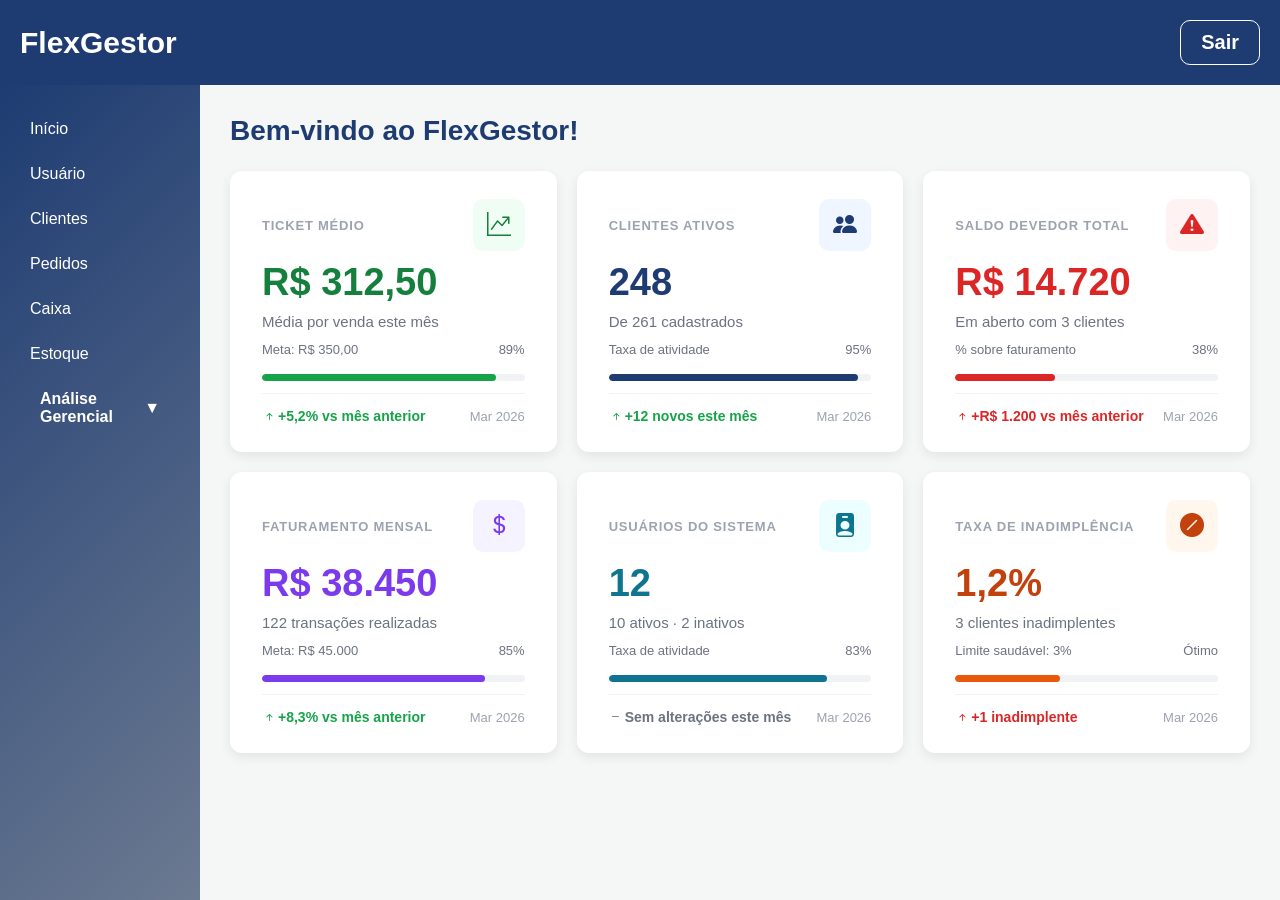
==== index.html @ acb5f754 "removendo o index para a raiz" ====
<!DOCTYPE html>
<html lang="pt-br">
<head>
    <meta charset="UTF-8">
    <meta name="viewport" content="width=device-width, initial-scale=1.0">
    <link rel="stylesheet" href="/WebApplication5/wwwroot/css/homeCSS/home.css">
    <link rel="stylesheet" href="/WebApplication5/wwwroot/css/menuCSS/menu.css">
    <link rel="stylesheet" href="https://cdn.jsdelivr.net/npm/bootstrap-icons@1.11.3/font/bootstrap-icons.min.css">
    <title>Início - FlexGestor</title>
</head>
<body>
    <div class="container">
        <div id="menu"></div>
        <main>
            <h2>Bem-vindo ao FlexGestor!</h2>
            <div class="cards">

                <!-- 1: Ticket Médio -->
                <div class="card">
                    <div class="card-topo">
                        <span class="kpi-label">Ticket Médio</span>
                        <div class="kpi-icon kpi-icon-verde"><i class="bi bi-graph-up-arrow"></i></div>
                    </div>
                    <div class="kpi-valor kpi-valor-verde">R$ 312,50</div>
                    <p class="kpi-sub">Média por venda este mês</p>
                    <div class="kpi-barra-label">
                        <span>Meta: R$ 350,00</span>
                        <span>89%</span>
                    </div>
                    <div class="kpi-barra"><div class="kpi-barra-fill fill-verde" style="width:89%"></div></div>
                    <div class="card-rodape">
                        <span class="kpi-variacao positiva"><i class="bi bi-arrow-up-short"></i> +5,2% vs mês anterior</span>
                        <span class="kpi-periodo">Mar 2026</span>
                    </div>
                </div>

                <!-- 2: Clientes Ativos -->
                <div class="card">
                    <div class="card-topo">
                        <span class="kpi-label">Clientes Ativos</span>
                        <div class="kpi-icon kpi-icon-azul"><i class="bi bi-people-fill"></i></div>
                    </div>
                    <div class="kpi-valor">248</div>
                    <p class="kpi-sub">De 261 cadastrados</p>
                    <div class="kpi-barra-label">
                        <span>Taxa de atividade</span>
                        <span>95%</span>
                    </div>
                    <div class="kpi-barra"><div class="kpi-barra-fill fill-azul" style="width:95%"></div></div>
                    <div class="card-rodape">
                        <span class="kpi-variacao positiva"><i class="bi bi-arrow-up-short"></i> +12 novos este mês</span>
                        <span class="kpi-periodo">Mar 2026</span>
                    </div>
                </div>

                <!-- 3: Saldo Devedor -->
                <div class="card">
                    <div class="card-topo">
                        <span class="kpi-label">Saldo Devedor Total</span>
                        <div class="kpi-icon kpi-icon-vermelho"><i class="bi bi-exclamation-triangle-fill"></i></div>
                    </div>
                    <div class="kpi-valor kpi-valor-alerta">R$ 14.720</div>
                    <p class="kpi-sub">Em aberto com 3 clientes</p>
                    <div class="kpi-barra-label">
                        <span>% sobre faturamento</span>
                        <span>38%</span>
                    </div>
                    <div class="kpi-barra"><div class="kpi-barra-fill fill-vermelho" style="width:38%"></div></div>
                    <div class="card-rodape">
                        <span class="kpi-variacao negativa"><i class="bi bi-arrow-up-short"></i> +R$ 1.200 vs mês anterior</span>
                        <span class="kpi-periodo">Mar 2026</span>
                    </div>
                </div>

                <!-- 4: Faturamento Mensal -->
                <div class="card">
                    <div class="card-topo">
                        <span class="kpi-label">Faturamento Mensal</span>
                        <div class="kpi-icon kpi-icon-roxo"><i class="bi bi-currency-dollar"></i></div>
                    </div>
                    <div class="kpi-valor kpi-valor-roxo">R$ 38.450</div>
                    <p class="kpi-sub">122 transações realizadas</p>
                    <div class="kpi-barra-label">
                        <span>Meta: R$ 45.000</span>
                        <span>85%</span>
                    </div>
                    <div class="kpi-barra"><div class="kpi-barra-fill fill-roxo" style="width:85%"></div></div>
                    <div class="card-rodape">
                        <span class="kpi-variacao positiva"><i class="bi bi-arrow-up-short"></i> +8,3% vs mês anterior</span>
                        <span class="kpi-periodo">Mar 2026</span>
                    </div>
                </div>

                <!-- 5: Usuários do Sistema -->
                <div class="card">
                    <div class="card-topo">
                        <span class="kpi-label">Usuários do Sistema</span>
                        <div class="kpi-icon kpi-icon-ciano"><i class="bi bi-person-badge-fill"></i></div>
                    </div>
                    <div class="kpi-valor kpi-valor-ciano">12</div>
                    <p class="kpi-sub">10 ativos · 2 inativos</p>
                    <div class="kpi-barra-label">
                        <span>Taxa de atividade</span>
                        <span>83%</span>
                    </div>
                    <div class="kpi-barra"><div class="kpi-barra-fill fill-ciano" style="width:83%"></div></div>
                    <div class="card-rodape">
                        <span class="kpi-variacao neutra"><i class="bi bi-dash"></i> Sem alterações este mês</span>
                        <span class="kpi-periodo">Mar 2026</span>
                    </div>
                </div>

                <!-- 6: Taxa de Inadimplência -->
                <div class="card">
                    <div class="card-topo">
                        <span class="kpi-label">Taxa de Inadimplência</span>
                        <div class="kpi-icon kpi-icon-laranja"><i class="bi bi-slash-circle-fill"></i></div>
                    </div>
                    <div class="kpi-valor kpi-valor-laranja">1,2%</div>
                    <p class="kpi-sub">3 clientes inadimplentes</p>
                    <div class="kpi-barra-label">
                        <span>Limite saudável: 3%</span>
                        <span>Ótimo</span>
                    </div>
                    <div class="kpi-barra"><div class="kpi-barra-fill fill-laranja" style="width:40%"></div></div>
                    <div class="card-rodape">
                        <span class="kpi-variacao negativa"><i class="bi bi-arrow-up-short"></i> +1 inadimplente</span>
                        <span class="kpi-periodo">Mar 2026</span>
                    </div>
                </div>

            </div>
        </main>
    </div>
    <script src="/WebApplication5/wwwroot/js/menuJS/menu.js"></script>
</body>
</html>
---- WebApplication5/wwwroot/css/homeCSS/home.css ----
/* ===== HOME.CSS ===== */
/* Valores em px — imune a qualquer conflito de font-size/rem do sistema */

main h2 {
    font-size: 28px;
    font-weight: 700;
    color: #1e3c72;
    margin-bottom: 24px;
}

/* Grid de cards */
.cards {
    display: grid;
    grid-template-columns: repeat(3, 1fr);
    gap: 20px;
}

.card {
    background-color: #fff;
    padding: 28px 32px;
    border-radius: 12px;
    box-shadow: 0 4px 12px rgba(0,0,0,0.08);
    transition: transform 0.3s, box-shadow 0.3s;
    display: flex;
    flex-direction: column;
    gap: 12px;
}

.card:hover {
    transform: translateY(-4px);
    box-shadow: 0 8px 24px rgba(0,0,0,0.12);
}

/* Topo do card */
.card-topo {
    display: flex;
    align-items: center;
    justify-content: space-between;
}

.kpi-label {
    font-size: 13px;
    font-weight: 700;
    color: #9ca3af;
    text-transform: uppercase;
    letter-spacing: 0.06em;
    font-family: 'Poppins', sans-serif;
}

.kpi-icon {
    width: 52px;
    height: 52px;
    border-radius: 10px;
    display: flex;
    align-items: center;
    justify-content: center;
    font-size: 24px;
    flex-shrink: 0;
}

.kpi-icon-azul    { background: #eff6ff; color: #1e3c72; }
.kpi-icon-verde   { background: #f0fdf4; color: #15803d; }
.kpi-icon-vermelho{ background: #fef2f2; color: #dc2626; }
.kpi-icon-laranja { background: #fff7ed; color: #c2410c; }
.kpi-icon-roxo    { background: #f5f3ff; color: #7c3aed; }
.kpi-icon-ciano   { background: #ecfeff; color: #0e7490; }

/* Valor principal */
.kpi-valor {
    font-size: 38px;
    font-weight: 700;
    color: #1e3c72;
    line-height: 1;
    font-family: 'Poppins', sans-serif;
}

.kpi-valor-alerta  { color: #dc2626; }
.kpi-valor-verde   { color: #15803d; }
.kpi-valor-roxo    { color: #7c3aed; }
.kpi-valor-ciano   { color: #0e7490; }
.kpi-valor-laranja { color: #c2410c; }

/* Subtítulo */
.kpi-sub {
    font-size: 15px;
    color: #6b7280;
    margin: 0;
    font-family: 'Poppins', sans-serif;
}

/* Barra de progresso */
.kpi-barra-label {
    display: flex;
    justify-content: space-between;
    font-size: 13px;
    color: #6b7280;
    margin-bottom: 5px;
    font-family: 'Poppins', sans-serif;
}

.kpi-barra {
    height: 7px;
    background: #f0f2f5;
    border-radius: 10px;
    overflow: hidden;
}

.kpi-barra-fill {
    height: 100%;
    border-radius: 10px;
    transition: width 0.6s ease;
}

.fill-azul    { background: #1e3c72; }
.fill-verde   { background: #16a34a; }
.fill-vermelho{ background: #dc2626; }
.fill-laranja { background: #ea580c; }
.fill-roxo    { background: #7c3aed; }
.fill-ciano   { background: #0e7490; }

/* Rodapé */
.card-rodape {
    display: flex;
    align-items: center;
    justify-content: space-between;
    padding-top: 14px;
    border-top: 1px solid #f0f2f5;
}

.kpi-variacao {
    font-size: 14px;
    font-weight: 600;
    display: flex;
    align-items: center;
    gap: 2px;
    font-family: 'Poppins', sans-serif;
}

.kpi-variacao.positiva { color: #16a34a; }
.kpi-variacao.negativa { color: #dc2626; }
.kpi-variacao.neutra   { color: #6b7280; }

.kpi-periodo {
    font-size: 13px;
    color: #9ca3af;
    font-family: 'Poppins', sans-serif;
}
---- WebApplication5/wwwroot/css/menuCSS/menu.css ----
/* ===== MENU.CSS ===== */
/* Define a base rem do sistema inteiro: 1rem = 10px */

html {
    font-size: 62.5%;
}

* {
    margin: 0;
    padding: 0;
    box-sizing: border-box;
    font-family: 'Poppins', sans-serif;
    /* SEM font-size aqui */
}

body {
    width: 100vw;
    height: 100vh;
}

.container {
    display: grid;
    grid-template-areas:
        "header header"
        "nav main";
    grid-template-columns: 20rem 1fr;
    grid-template-rows: 8.5rem 1fr;
    height: 100vh;
}

#menu {
    display: contents;
}

/* CABEÇALHO */
.cabecalho {
    grid-area: header;
    background-color: #1e3c72;
    color: white;
    display: flex;
    justify-content: space-between;
    align-items: center;
    padding: 0 2rem;
}

.cabecalho h1 {
    font-size: 3rem;
}

.cabecalho .sair {
    color: white;
    text-decoration: none;
    font-weight: bold;
    padding: 1rem 2rem;
    border-radius: 1rem;
    transition: background-color 0.3s, transform 0.3s;
    font-size: 2rem;
    border: 1px solid white;
}

.cabecalho .sair:hover {
    background-color: #254a8f;
    transform: translateY(-0.2rem);
}

/* SIDEBAR */
.sidebar {
    grid-area: nav;
    background: linear-gradient(135deg, #1e3c72, #6c7a91);
    padding-top: 2rem;
}

.sidebar ul {
    list-style: none;
    padding: 0;
    margin: 0;
}

.sidebar li {
    margin: 0.3rem 1rem;
    border-radius: 0.5rem;
}

.sidebar li a {
    display: block;
    padding: 1.2rem 2rem;
    color: white;
    cursor: pointer;
    text-decoration: none;
    font-weight: 500;
    font-size: 1.6rem;
    transition: background-color 0.3s, transform 0.2s;
    border-radius: 0.5rem;
}

.sidebar li a:hover {
    background-color: #1e3c72;
    transform: translateX(0.3rem);
}

/* SUBMENU */
.menu-relatorios .submenu {
    list-style: none;
    max-height: 0;
    overflow: hidden;
    transition: max-height 0.3s ease;
    text-align: center;
}

.menu-relatorios .submenu li {
    margin: 0.2rem 0;
}

.menu-relatorios .submenu li a {
    padding: 1rem 2rem;
    color: white;
    font-size: 1.5rem;
    font-weight: 500;
    border-radius: 0.5rem;
    display: block;
    transition: background-color 0.3s, transform 0.2s;
}

.menu-relatorios .submenu li a:hover {
    background-color: #25498b;
    transform: translateX(0.2rem);
}

.menu-relatorios > span {
    display: flex;
    justify-content: space-between;
    align-items: center;
    padding: 1.2rem 2rem;
    cursor: pointer;
    color: white;
    font-weight: bold;
    font-size: 1.6rem;
    transition: background-color 0.3s;
    border-radius: 0.5rem;
    margin: 0.3rem 1rem;
}

.menu-relatorios > span:hover {
    background-color: #1e3c72;
}

.menu-relatorios.active .submenu {
    max-height: 500px;
}

.menu-relatorios > span::after {
    content: "▼";
    transition: transform 0.3s;
}

.menu-relatorios.active > span::after {
    transform: rotate(180deg);
}

/* MAIN */
main {
    grid-area: main;
    padding: 3rem;
    overflow-y: auto;
    overflow-x: hidden;
    min-width: 0;
    background-color: #f4f7f6;
}
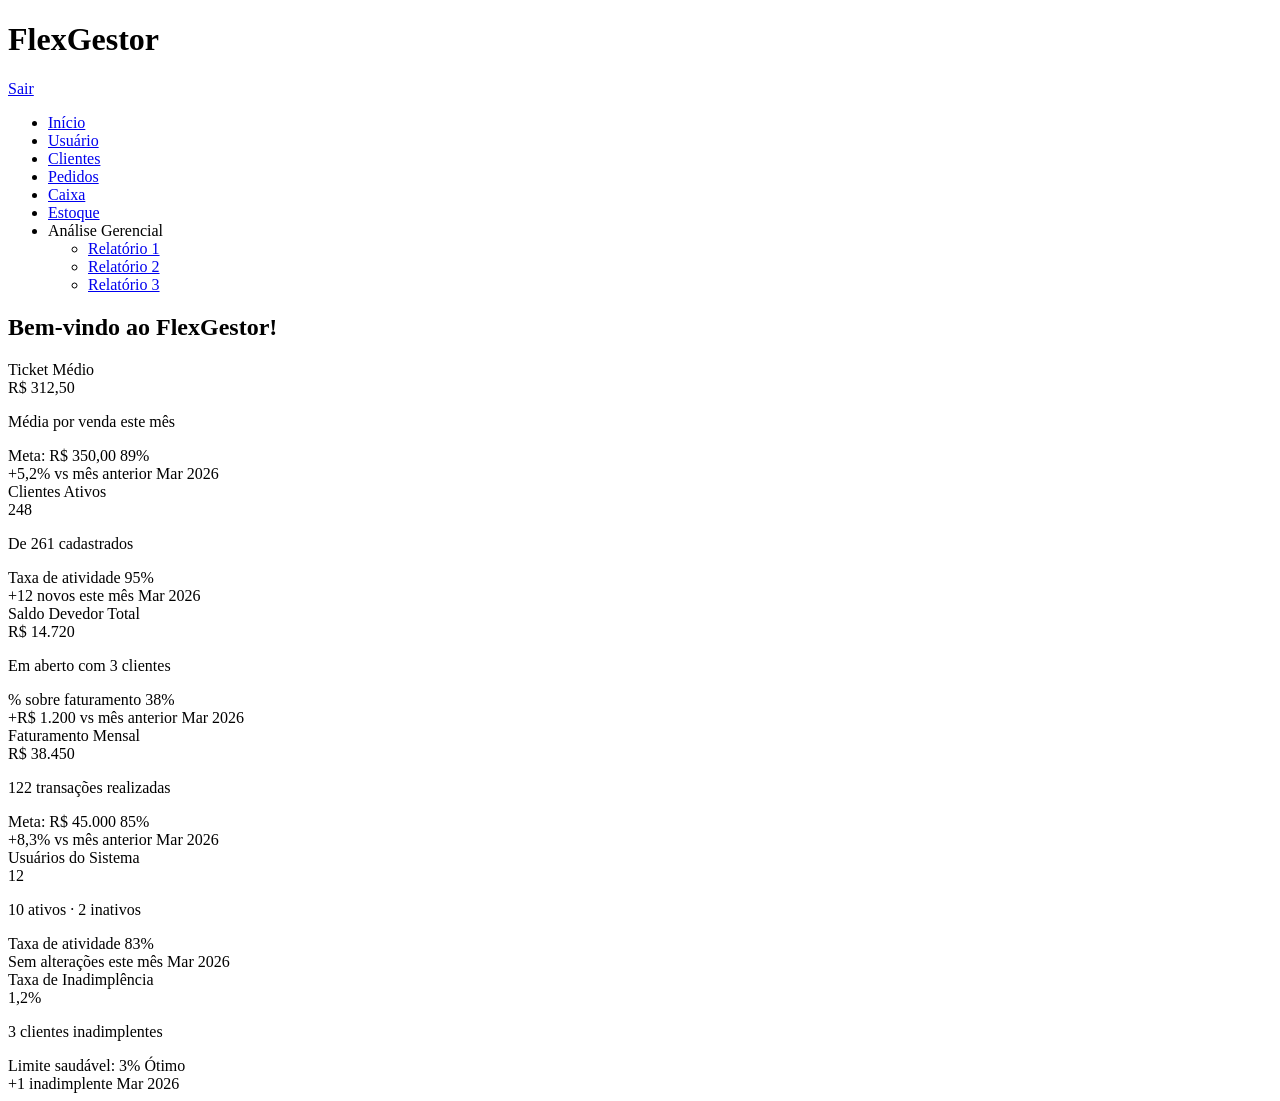
==== commit 1c686938: "deploy: 577746e7af38636a0d8a5ec12a6f0289f51e2c07" ====
--- a/index.html
+++ b/index.html
@@ -3,9 +3,9 @@
 <head>
     <meta charset="UTF-8">
     <meta name="viewport" content="width=device-width, initial-scale=1.0">
-    <link rel="stylesheet" href="/WebApplication5/wwwroot/css/homeCSS/home.css">
-    <link rel="stylesheet" href="/WebApplication5/wwwroot/css/menuCSS/menu.css">
-    <link rel="stylesheet" href="https://cdn.jsdelivr.net/npm/bootstrap-icons@1.11.3/font/bootstrap-icons.min.css">
+    <link rel="stylesheet" href="../../w/WebApplication5/wwwroot/css/homeCSS/home.css">
+    <link rel="stylesheet" href="../../w/WebApplication5/wwwroot/css/menuCSS/menu.css">
+    <link rel="stylesheet" href="../../whttps://cdn.jsdelivr.net/npm/bootstrap-icons@1.11.3/font/bootstrap-icons.min.css">
     <title>Início - FlexGestor</title>
 </head>
 <body>
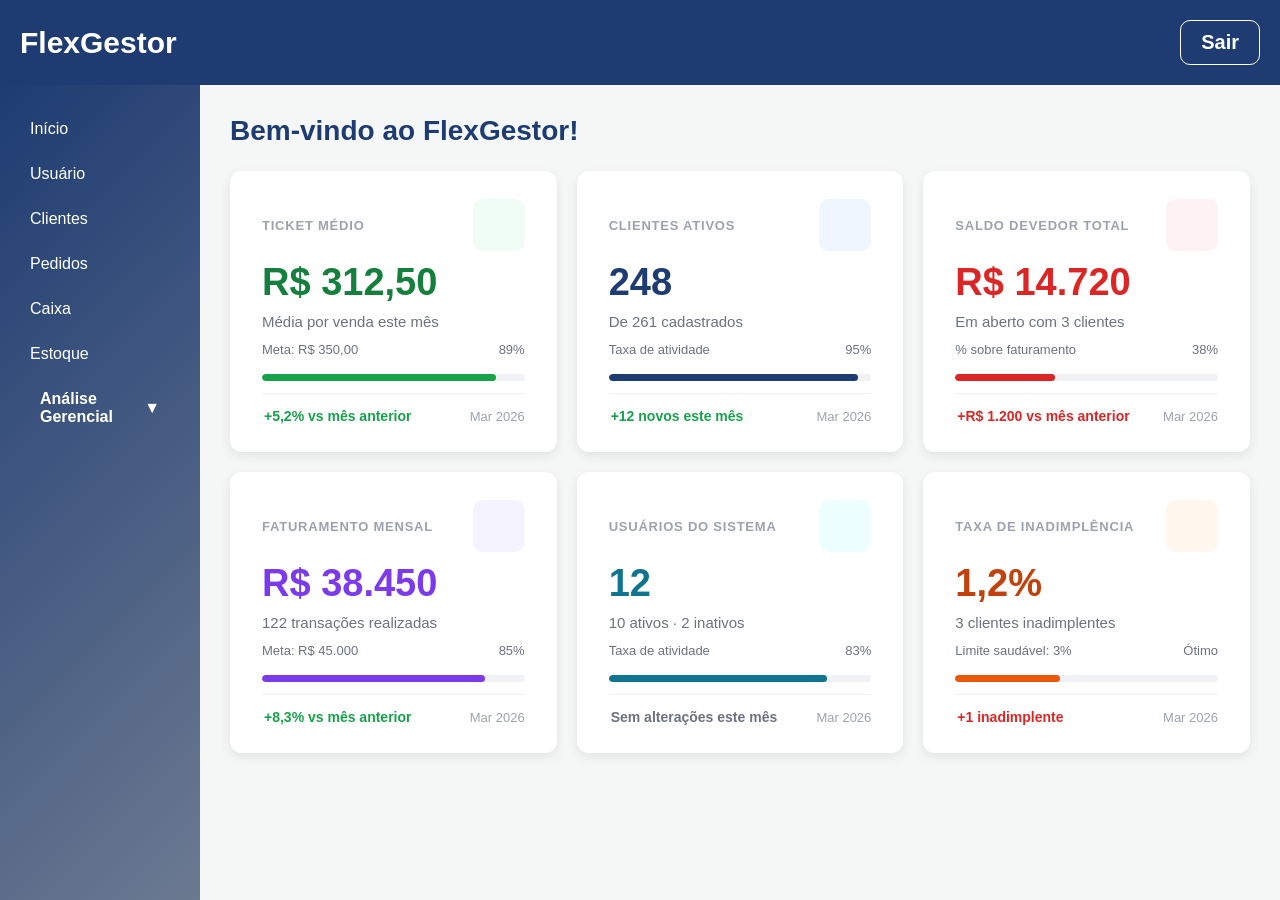
==== commit 21b79f14: "deploy: c98f8cc4e124b5f6d37d75c687b1c787dea98061" ====
--- a/index.html
+++ b/index.html
@@ -3,9 +3,9 @@
 <head>
     <meta charset="UTF-8">
     <meta name="viewport" content="width=device-width, initial-scale=1.0">
-    <link rel="stylesheet" href="../../w/WebApplication5/wwwroot/css/homeCSS/home.css">
-    <link rel="stylesheet" href="../../w/WebApplication5/wwwroot/css/menuCSS/menu.css">
-    <link rel="stylesheet" href="../../whttps://cdn.jsdelivr.net/npm/bootstrap-icons@1.11.3/font/bootstrap-icons.min.css">
+    <link rel="stylesheet" href="../../WebApplication5/wwwroot/css/homeCSS/home.css">
+    <link rel="stylesheet" href="../../WebApplication5/wwwroot/css/menuCSS/menu.css">
+    <link rel="stylesheet" href="../../https://cdn.jsdelivr.net/npm/bootstrap-icons@1.11.3/font/bootstrap-icons.min.css">
     <title>Início - FlexGestor</title>
 </head>
 <body>
--- a/WebApplication5/wwwroot/css/homeCSS/home.css
+++ b/WebApplication5/wwwroot/css/homeCSS/home.css
@@ -0,0 +1,147 @@
+/* ===== HOME.CSS ===== */
+/* Valores em px — imune a qualquer conflito de font-size/rem do sistema */
+
+main h2 {
+    font-size: 28px;
+    font-weight: 700;
+    color: #1e3c72;
+    margin-bottom: 24px;
+}
+
+/* Grid de cards */
+.cards {
+    display: grid;
+    grid-template-columns: repeat(3, 1fr);
+    gap: 20px;
+}
+
+.card {
+    background-color: #fff;
+    padding: 28px 32px;
+    border-radius: 12px;
+    box-shadow: 0 4px 12px rgba(0,0,0,0.08);
+    transition: transform 0.3s, box-shadow 0.3s;
+    display: flex;
+    flex-direction: column;
+    gap: 12px;
+}
+
+.card:hover {
+    transform: translateY(-4px);
+    box-shadow: 0 8px 24px rgba(0,0,0,0.12);
+}
+
+/* Topo do card */
+.card-topo {
+    display: flex;
+    align-items: center;
+    justify-content: space-between;
+}
+
+.kpi-label {
+    font-size: 13px;
+    font-weight: 700;
+    color: #9ca3af;
+    text-transform: uppercase;
+    letter-spacing: 0.06em;
+    font-family: 'Poppins', sans-serif;
+}
+
+.kpi-icon {
+    width: 52px;
+    height: 52px;
+    border-radius: 10px;
+    display: flex;
+    align-items: center;
+    justify-content: center;
+    font-size: 24px;
+    flex-shrink: 0;
+}
+
+.kpi-icon-azul    { background: #eff6ff; color: #1e3c72; }
+.kpi-icon-verde   { background: #f0fdf4; color: #15803d; }
+.kpi-icon-vermelho{ background: #fef2f2; color: #dc2626; }
+.kpi-icon-laranja { background: #fff7ed; color: #c2410c; }
+.kpi-icon-roxo    { background: #f5f3ff; color: #7c3aed; }
+.kpi-icon-ciano   { background: #ecfeff; color: #0e7490; }
+
+/* Valor principal */
+.kpi-valor {
+    font-size: 38px;
+    font-weight: 700;
+    color: #1e3c72;
+    line-height: 1;
+    font-family: 'Poppins', sans-serif;
+}
+
+.kpi-valor-alerta  { color: #dc2626; }
+.kpi-valor-verde   { color: #15803d; }
+.kpi-valor-roxo    { color: #7c3aed; }
+.kpi-valor-ciano   { color: #0e7490; }
+.kpi-valor-laranja { color: #c2410c; }
+
+/* Subtítulo */
+.kpi-sub {
+    font-size: 15px;
+    color: #6b7280;
+    margin: 0;
+    font-family: 'Poppins', sans-serif;
+}
+
+/* Barra de progresso */
+.kpi-barra-label {
+    display: flex;
+    justify-content: space-between;
+    font-size: 13px;
+    color: #6b7280;
+    margin-bottom: 5px;
+    font-family: 'Poppins', sans-serif;
+}
+
+.kpi-barra {
+    height: 7px;
+    background: #f0f2f5;
+    border-radius: 10px;
+    overflow: hidden;
+}
+
+.kpi-barra-fill {
+    height: 100%;
+    border-radius: 10px;
+    transition: width 0.6s ease;
+}
+
+.fill-azul    { background: #1e3c72; }
+.fill-verde   { background: #16a34a; }
+.fill-vermelho{ background: #dc2626; }
+.fill-laranja { background: #ea580c; }
+.fill-roxo    { background: #7c3aed; }
+.fill-ciano   { background: #0e7490; }
+
+/* Rodapé */
+.card-rodape {
+    display: flex;
+    align-items: center;
+    justify-content: space-between;
+    padding-top: 14px;
+    border-top: 1px solid #f0f2f5;
+}
+
+.kpi-variacao {
+    font-size: 14px;
+    font-weight: 600;
+    display: flex;
+    align-items: center;
+    gap: 2px;
+    font-family: 'Poppins', sans-serif;
+}
+
+.kpi-variacao.positiva { color: #16a34a; }
+.kpi-variacao.negativa { color: #dc2626; }
+.kpi-variacao.neutra   { color: #6b7280; }
+
+.kpi-periodo {
+    font-size: 13px;
+    color: #9ca3af;
+    font-family: 'Poppins', sans-serif;
+}
--- a/WebApplication5/wwwroot/css/menuCSS/menu.css
+++ b/WebApplication5/wwwroot/css/menuCSS/menu.css
@@ -0,0 +1,168 @@
+/* ===== MENU.CSS ===== */
+/* Define a base rem do sistema inteiro: 1rem = 10px */
+
+html {
+    font-size: 62.5%;
+}
+
+* {
+    margin: 0;
+    padding: 0;
+    box-sizing: border-box;
+    font-family: 'Poppins', sans-serif;
+    /* SEM font-size aqui */
+}
+
+body {
+    width: 100vw;
+    height: 100vh;
+}
+
+.container {
+    display: grid;
+    grid-template-areas:
+        "header header"
+        "nav main";
+    grid-template-columns: 20rem 1fr;
+    grid-template-rows: 8.5rem 1fr;
+    height: 100vh;
+}
+
+#menu {
+    display: contents;
+}
+
+/* CABEÇALHO */
+.cabecalho {
+    grid-area: header;
+    background-color: #1e3c72;
+    color: white;
+    display: flex;
+    justify-content: space-between;
+    align-items: center;
+    padding: 0 2rem;
+}
+
+.cabecalho h1 {
+    font-size: 3rem;
+}
+
+.cabecalho .sair {
+    color: white;
+    text-decoration: none;
+    font-weight: bold;
+    padding: 1rem 2rem;
+    border-radius: 1rem;
+    transition: background-color 0.3s, transform 0.3s;
+    font-size: 2rem;
+    border: 1px solid white;
+}
+
+.cabecalho .sair:hover {
+    background-color: #254a8f;
+    transform: translateY(-0.2rem);
+}
+
+/* SIDEBAR */
+.sidebar {
+    grid-area: nav;
+    background: linear-gradient(135deg, #1e3c72, #6c7a91);
+    padding-top: 2rem;
+}
+
+.sidebar ul {
+    list-style: none;
+    padding: 0;
+    margin: 0;
+}
+
+.sidebar li {
+    margin: 0.3rem 1rem;
+    border-radius: 0.5rem;
+}
+
+.sidebar li a {
+    display: block;
+    padding: 1.2rem 2rem;
+    color: white;
+    cursor: pointer;
+    text-decoration: none;
+    font-weight: 500;
+    font-size: 1.6rem;
+    transition: background-color 0.3s, transform 0.2s;
+    border-radius: 0.5rem;
+}
+
+.sidebar li a:hover {
+    background-color: #1e3c72;
+    transform: translateX(0.3rem);
+}
+
+/* SUBMENU */
+.menu-relatorios .submenu {
+    list-style: none;
+    max-height: 0;
+    overflow: hidden;
+    transition: max-height 0.3s ease;
+    text-align: center;
+}
+
+.menu-relatorios .submenu li {
+    margin: 0.2rem 0;
+}
+
+.menu-relatorios .submenu li a {
+    padding: 1rem 2rem;
+    color: white;
+    font-size: 1.5rem;
+    font-weight: 500;
+    border-radius: 0.5rem;
+    display: block;
+    transition: background-color 0.3s, transform 0.2s;
+}
+
+.menu-relatorios .submenu li a:hover {
+    background-color: #25498b;
+    transform: translateX(0.2rem);
+}
+
+.menu-relatorios > span {
+    display: flex;
+    justify-content: space-between;
+    align-items: center;
+    padding: 1.2rem 2rem;
+    cursor: pointer;
+    color: white;
+    font-weight: bold;
+    font-size: 1.6rem;
+    transition: background-color 0.3s;
+    border-radius: 0.5rem;
+    margin: 0.3rem 1rem;
+}
+
+.menu-relatorios > span:hover {
+    background-color: #1e3c72;
+}
+
+.menu-relatorios.active .submenu {
+    max-height: 500px;
+}
+
+.menu-relatorios > span::after {
+    content: "▼";
+    transition: transform 0.3s;
+}
+
+.menu-relatorios.active > span::after {
+    transform: rotate(180deg);
+}
+
+/* MAIN */
+main {
+    grid-area: main;
+    padding: 3rem;
+    overflow-y: auto;
+    overflow-x: hidden;
+    min-width: 0;
+    background-color: #f4f7f6;
+}
